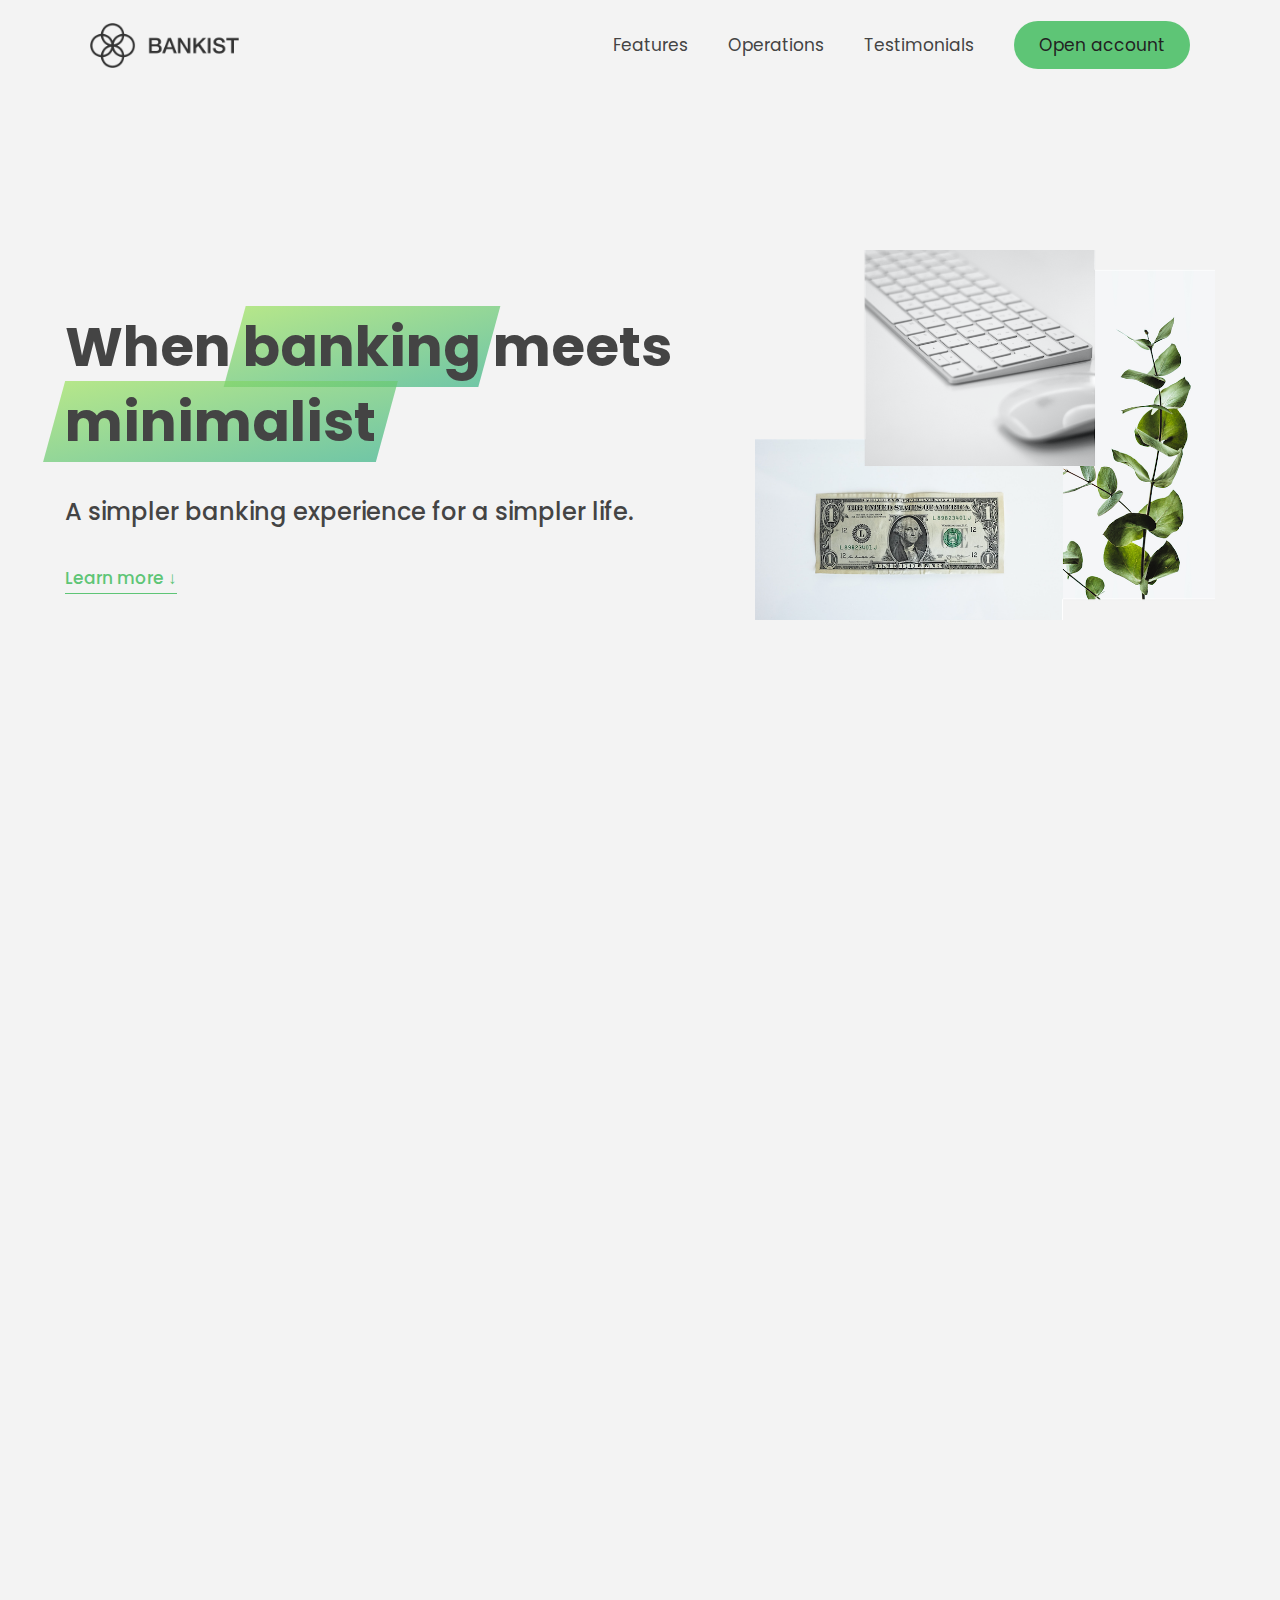
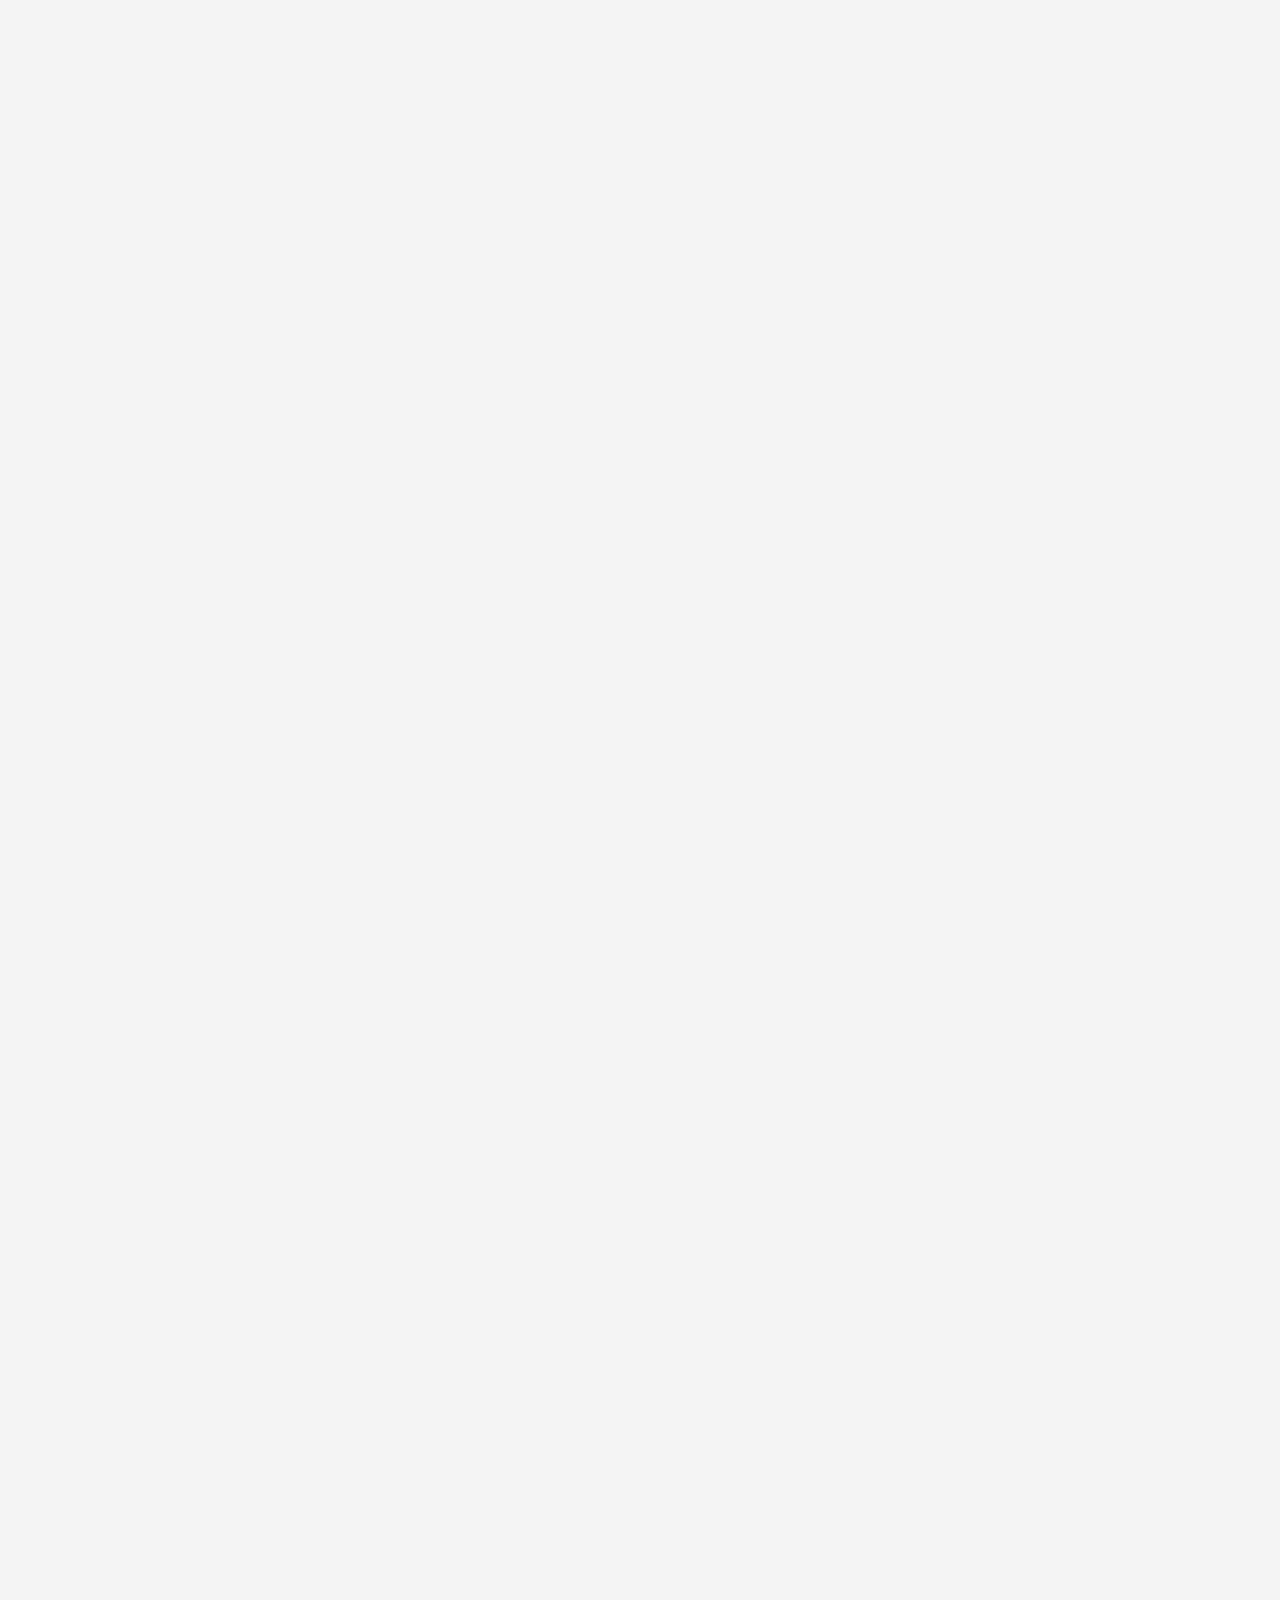
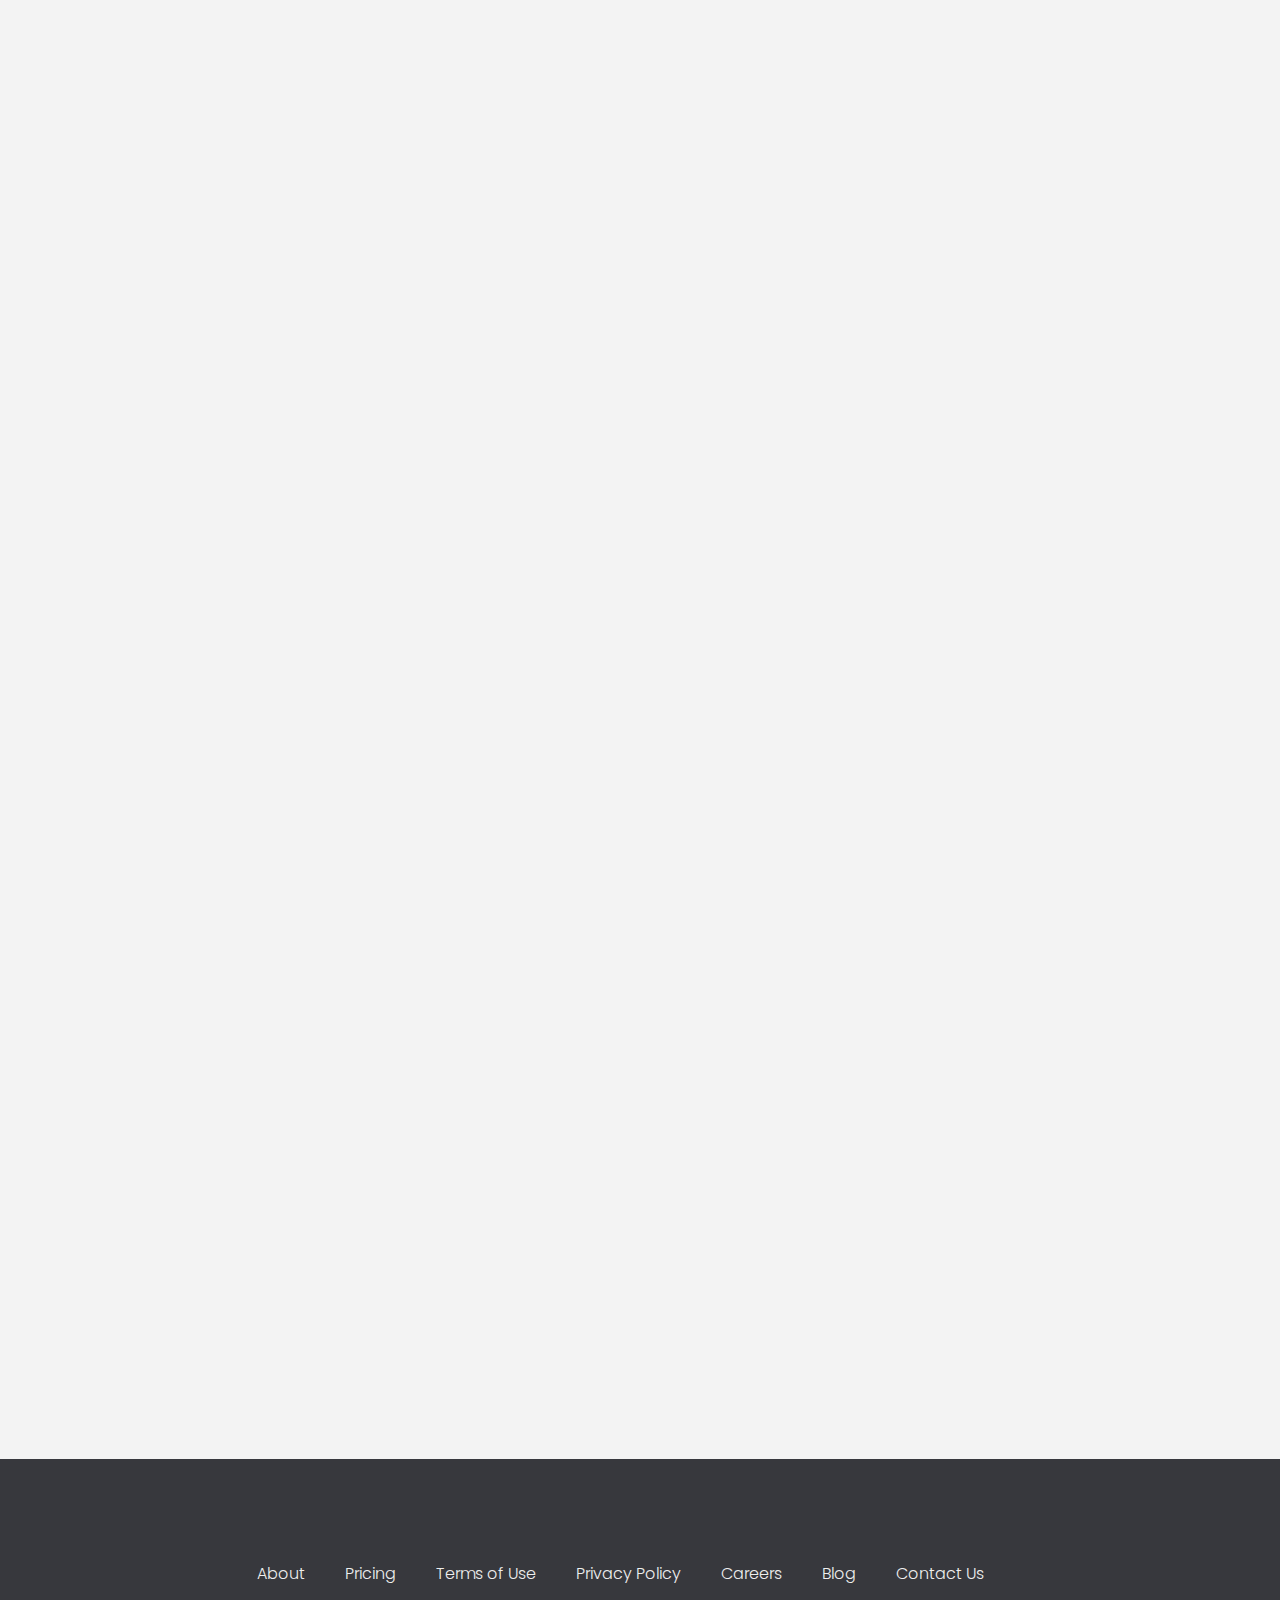
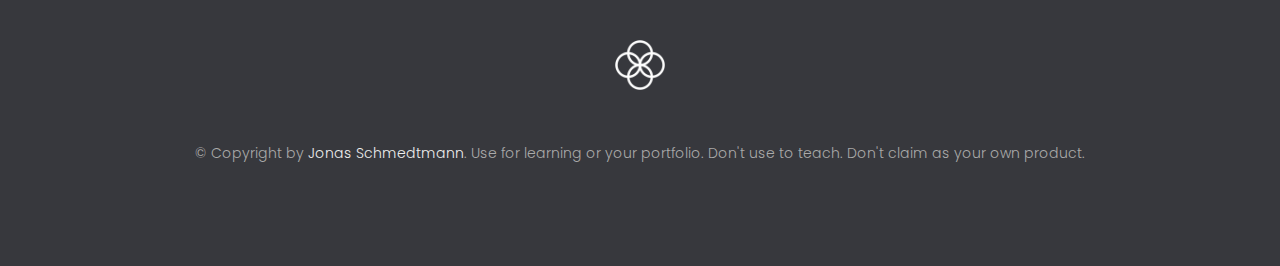
==== index.html @ 85a0b62b "BANKIST" ====
<!DOCTYPE html>
<html lang="en">
  <head>
    <meta charset="UTF-8" />
    <meta name="viewport" content="width=device-width, initial-scale=1.0" />
    <meta http-equiv="X-UA-Compatible" content="ie=edge" />
    <link rel="shortcut icon" type="image/png" href="img/icon.png" />

    <link
      href="https://fonts.googleapis.com/css?family=Poppins:300,400,500,600&display=swap"
      rel="stylesheet"
    />
    <link rel="stylesheet" href="style.css" />
    <title>Bankist | When Banking meets Minimalist</title>
    <script defer src="index.js"></script>
  </head>
  <body>
    <header class="header">
      <nav class="nav">
        <img
          src="img/logo.png"
          alt="Bankist logo"
          class="nav__logo"
          id="logo"
        />
        <ul class="nav__links">
          <li class="nav__item">
            <a class="nav__link" href="#section--1">Features</a>
          </li>
          <li class="nav__item">
            <a class="nav__link" href="#section--2">Operations</a>
          </li>
          <li class="nav__item">
            <a class="nav__link" href="#section--3">Testimonials</a>
          </li>
          <li class="nav__item">
            <a class="nav__link nav__link--btn btn--show-modal" href="#"
              >Open account</a
            >
          </li>
        </ul>
      </nav>

      <div class="header__title">
        <h1>
          When
          <!-- Green highlight effect -->
          <span class="highlight">banking</span>
          meets<br />
          <span class="highlight">minimalist</span>
        </h1>
        <h4>A simpler banking experience for a simpler life.</h4>
        <button class="btn--text btn--scroll-to">Learn more &DownArrow;</button>
        <img
          src="img/hero.png"
          class="header__img"
          alt="Minimalist bank items"
        />
      </div>
    </header>

    <section class="section" id="section--1">
      <div class="section__title">
        <h2 class="section__description">Features</h2>
        <h3 class="section__header">
          Everything you need in a modern bank and more.
        </h3>
      </div>

      <div class="features">
        <img
          src="img/digital-lazy.jpg"
          data-src="img/digital.jpg"
          alt="Computer"
          class="features__img lazy-img"
        />
        <div class="features__feature">
          <div class="features__icon">
            <svg>
              <use xlink:href="img/icons.svg#icon-monitor"></use>
            </svg>
          </div>
          <h5 class="features__header">100% digital bank</h5>
          <p>
            Lorem ipsum dolor sit amet consectetur adipisicing elit. Unde alias
            sint quos? Accusantium a fugiat porro reiciendis saepe quibusdam
            debitis ducimus.
          </p>
        </div>

        <div class="features__feature">
          <div class="features__icon">
            <svg>
              <use xlink:href="img/icons.svg#icon-trending-up"></use>
            </svg>
          </div>
          <h5 class="features__header">Watch your money grow</h5>
          <p>
            Nesciunt quos autem dolorum voluptates cum dolores dicta fuga
            inventore ab? Nulla incidunt eius numquam sequi iste pariatur
            quibusdam!
          </p>
        </div>
        <img
          src="img/grow-lazy.jpg"
          data-src="img/grow.jpg"
          alt="Plant"
          class="features__img lazy-img"
        />

        <img
          src="img/card-lazy.jpg"
          data-src="img/card.jpg"
          alt="Credit card"
          class="features__img lazy-img"
        />
        <div class="features__feature">
          <div class="features__icon">
            <svg>
              <use xlink:href="img/icons.svg#icon-credit-card"></use>
            </svg>
          </div>
          <h5 class="features__header">Free debit card included</h5>
          <p>
            Quasi, fugit in cumque cupiditate reprehenderit debitis animi enim
            eveniet consequatur odit quam quos possimus assumenda dicta fuga
            inventore ab.
          </p>
        </div>
      </div>
    </section>

    <section class="section" id="section--2">
      <div class="section__title">
        <h2 class="section__description">Operations</h2>
        <h3 class="section__header">
          Everything as simple as possible, but no simpler.
        </h3>
      </div>

      <div class="operations">
        <div class="operations__tab-container">
          <button
            class="btn operations__tab operations__tab--1 operations__tab--active"
            data-tab="1"
          >
            <span>01</span>Instant Transfers
          </button>
          <button class="btn operations__tab operations__tab--2" data-tab="2">
            <span>02</span>Instant Loans
          </button>
          <button class="btn operations__tab operations__tab--3" data-tab="3">
            <span>03</span>Instant Closing
          </button>
        </div>
        <div
          class="operations__content operations__content--1 operations__content--active"
        >
          <div class="operations__icon operations__icon--1">
            <svg>
              <use xlink:href="img/icons.svg#icon-upload"></use>
            </svg>
          </div>
          <h5 class="operations__header">
            Tranfser money to anyone, instantly! No fees, no BS.
          </h5>
          <p>
            Lorem ipsum dolor sit amet, consectetur adipisicing elit, sed do
            eiusmod tempor incididunt ut labore et dolore magna aliqua. Ut enim
            ad minim veniam, quis nostrud exercitation ullamco laboris nisi ut
            aliquip ex ea commodo consequat.
          </p>
        </div>

        <div class="operations__content operations__content--2">
          <div class="operations__icon operations__icon--2">
            <svg>
              <use xlink:href="img/icons.svg#icon-home"></use>
            </svg>
          </div>
          <h5 class="operations__header">
            Buy a home or make your dreams come true, with instant loans.
          </h5>
          <p>
            Duis aute irure dolor in reprehenderit in voluptate velit esse
            cillum dolore eu fugiat nulla pariatur. Excepteur sint occaecat
            cupidatat non proident, sunt in culpa qui officia deserunt mollit
            anim id est laborum.
          </p>
        </div>
        <div class="operations__content operations__content--3">
          <div class="operations__icon operations__icon--3">
            <svg>
              <use xlink:href="img/icons.svg#icon-user-x"></use>
            </svg>
          </div>
          <h5 class="operations__header">
            No longer need your account? No problem! Close it instantly.
          </h5>
          <p>
            Excepteur sint occaecat cupidatat non proident, sunt in culpa qui
            officia deserunt mollit anim id est laborum. Ut enim ad minim
            veniam, quis nostrud exercitation ullamco laboris nisi ut aliquip ex
            ea commodo consequat.
          </p>
        </div>
      </div>
    </section>

    <section class="section" id="section--3">
      <div class="section__title section__title--testimonials">
        <h2 class="section__description">Not sure yet?</h2>
        <h3 class="section__header">
          Millions of Bankists are already making their lifes simpler.
        </h3>
      </div>

      <div class="slider">
        <div class="slide slide--1">
          <div class="testimonial">
            <h5 class="testimonial__header">Best financial decision ever!</h5>
            <blockquote class="testimonial__text">
              Lorem ipsum dolor sit, amet consectetur adipisicing elit.
              Accusantium quas quisquam non? Quas voluptate nulla minima
              deleniti optio ullam nesciunt, numquam corporis et asperiores
              laboriosam sunt, praesentium suscipit blanditiis. Necessitatibus
              id alias reiciendis, perferendis facere pariatur dolore veniam
              autem esse non voluptatem saepe provident nihil molestiae.
            </blockquote>
            <address class="testimonial__author">
              <img src="img/user-1.jpg" alt="" class="testimonial__photo" />
              <h6 class="testimonial__name">Aarav Lynn</h6>
              <p class="testimonial__location">San Francisco, USA</p>
            </address>
          </div>
        </div>

        <div class="slide slide--2">
          <div class="testimonial">
            <h5 class="testimonial__header">
              The last step to becoming a complete minimalist
            </h5>
            <blockquote class="testimonial__text">
              Quisquam itaque deserunt ullam, quia ea repellendus provident,
              ducimus neque ipsam modi voluptatibus doloremque, corrupti
              laborum. Incidunt numquam perferendis veritatis neque repellendus.
              Lorem, ipsum dolor sit amet consectetur adipisicing elit. Illo
              deserunt exercitationem deleniti.
            </blockquote>
            <address class="testimonial__author">
              <img src="img/user-2.jpg" alt="" class="testimonial__photo" />
              <h6 class="testimonial__name">Miyah Miles</h6>
              <p class="testimonial__location">London, UK</p>
            </address>
          </div>
        </div>

        <div class="slide slide--3">
          <div class="testimonial">
            <h5 class="testimonial__header">
              Finally free from old-school banks
            </h5>
            <blockquote class="testimonial__text">
              Debitis, nihil sit minus suscipit magni aperiam vel tenetur
              incidunt commodi architecto numquam omnis nulla autem,
              necessitatibus blanditiis modi similique quidem. Odio aliquam
              culpa dicta beatae quod maiores ipsa minus consequatur error sunt,
              deleniti saepe aliquid quos inventore sequi. Necessitatibus id
              alias reiciendis, perferendis facere.
            </blockquote>
            <address class="testimonial__author">
              <img src="img/user-3.jpg" alt="" class="testimonial__photo" />
              <h6 class="testimonial__name">Francisco Gomes</h6>
              <p class="testimonial__location">Lisbon, Portugal</p>
            </address>
          </div>
        </div>

        <!-- <div class="slide"><img src="img/img-1.jpg" alt="Photo 1" /></div>
        <div class="slide"><img src="img/img-2.jpg" alt="Photo 2" /></div>
        <div class="slide"><img src="img/img-3.jpg" alt="Photo 3" /></div>
        <div class="slide"><img src="img/img-4.jpg" alt="Photo 4" /></div> -->
        <button class="slider__btn slider__btn--left">&larr;</button>
        <button class="slider__btn slider__btn--right">&rarr;</button>
        <div class="dots"></div>
      </div>
    </section>

    <section class="section section--sign-up">
      <div class="section__title">
        <h3 class="section__header">
          The best day to join Bankist was one year ago. The second best is
          today!
        </h3>
      </div>
      <button class="btn btn--show-modal">Open your free account today!</button>
    </section>

    <footer class="footer">
      <ul class="footer__nav">
        <li class="footer__item">
          <a class="footer__link" href="#">About</a>
        </li>
        <li class="footer__item">
          <a class="footer__link" href="#">Pricing</a>
        </li>
        <li class="footer__item">
          <a class="footer__link" href="#">Terms of Use</a>
        </li>
        <li class="footer__item">
          <a class="footer__link" href="#">Privacy Policy</a>
        </li>
        <li class="footer__item">
          <a class="footer__link" href="#">Careers</a>
        </li>
        <li class="footer__item">
          <a class="footer__link" href="#">Blog</a>
        </li>
        <li class="footer__item">
          <a class="footer__link" href="#">Contact Us</a>
        </li>
      </ul>
      <img src="img/icon.png" alt="Logo" class="footer__logo" />
      <p class="footer__copyright">
        &copy; Copyright by
        <a
          class="footer__link twitter-link"
          target="_blank"
          href="https://twitter.com/jonasschmedtman"
          >Jonas Schmedtmann</a
        >. Use for learning or your portfolio. Don't use to teach. Don't claim
        as your own product.
      </p>
    </footer>

    <div class="modal hidden">
      <button class="btn--close-modal">&times;</button>
      <h2 class="modal__header">
        Open your bank account <br />
        in just <span class="highlight">5 minutes</span>
      </h2>
      <form class="modal__form">
        <label>First Name</label>
        <input type="text" class="form__input"/>
        <label>Last Name</label>
        <input type="text" class="form__input"/>
        <label>Pin</label>
        <input type="password" class="form__input"/>
        <button class="btn next-step">Next step &rarr;</button>
      </form>
    </div>
    <div class="overlay hidden"></div>
  </body>
</html>
---- style.css ----
/* The page is NOT responsive. You can implement responsiveness yourself if you wanna have some fun 😃 */

:root {
  --color-primary: #5ec576;
  --color-secondary: #ffcb03;
  --color-tertiary: #ff585f;
  --color-primary-darker: #4bbb7d;
  --color-secondary-darker: #ffbb00;
  --color-tertiary-darker: #fd424b;
  --color-primary-opacity: #5ec5763a;
  --color-secondary-opacity: #ffcd0331;
  --color-tertiary-opacity: #ff58602d;
  --gradient-primary: linear-gradient(to top left, #39b385, #9be15d);
  --gradient-secondary: linear-gradient(to top left, #ffb003, #ffcb03);
}

* {
  margin: 0;
  padding: 0;
  box-sizing: inherit;
}

html {
  font-size: 62.5%;
  box-sizing: border-box;
}

body {
  font-family: 'Poppins', sans-serif;
  font-weight: 300;
  color: #444;
  line-height: 1.9;
  background-color: #f3f3f3;
}

/* GENERAL ELEMENTS */
.section {
  padding: 15rem 3rem;
  border-top: 1px solid #ddd;

  transition: transform 1s, opacity 1s;
}

.section--hidden {
  opacity: 0;
  transform: translateY(8rem);
}

.section__title {
  max-width: 80rem;
  margin: 0 auto 8rem auto;
}

.section__description {
  font-size: 1.8rem;
  font-weight: 600;
  text-transform: uppercase;
  color: var(--color-primary);
  margin-bottom: 1rem;
}

.section__header {
  font-size: 4rem;
  line-height: 1.3;
  font-weight: 500;
}

.btn {
  display: inline-block;
  background-color: var(--color-primary);
  font-size: 1.6rem;
  font-family: inherit;
  font-weight: 500;
  border: none;
  padding: 1.25rem 4.5rem;
  border-radius: 10rem;
  cursor: pointer;
  transition: all 0.3s;
}

.btn:hover {
  background-color: var(--color-primary-darker);
}

.btn--text {
  display: inline-block;
  background: none;
  font-size: 1.7rem;
  font-family: inherit;
  font-weight: 500;
  color: var(--color-primary);
  border: none;
  border-bottom: 1px solid currentColor;
  padding-bottom: 2px;
  cursor: pointer;
  transition: all 0.3s;
}

p {
  color: #666;
}

/* This is BAD for accessibility! Don't do in the real world! */
button:focus {
  outline: none;
}

img {
  transition: filter 0.5s;
}

.lazy-img {
  filter: blur(20px);
}

/* NAVIGATION */
.nav {
  display: flex;
  justify-content: space-between;
  align-items: center;
  height: 9rem;
  width: 100%;
  padding: 0 6rem;
  z-index: 100;
}

/* nav and stickly class at the same time */
.nav.sticky {
  position: fixed;
  background-color: rgba(255, 255, 255, 0.95);
}

.nav__logo {
  height: 4.5rem;
  transition: all 0.3s;
}

.nav__links {
  display: flex;
  align-items: center;
  list-style: none;
}

.nav__item {
  margin-left: 4rem;
}

.nav__link:link,
.nav__link:visited {
  font-size: 1.7rem;
  font-weight: 400;
  color: inherit;
  text-decoration: none;
  display: block;
  transition: all 0.3s;
}

.nav__link--btn:link,
.nav__link--btn:visited {
  padding: 0.8rem 2.5rem;
  border-radius: 3rem;
  background-color: var(--color-primary);
  color: #222;
}

.nav__link--btn:hover,
.nav__link--btn:active {
  color: inherit;
  background-color: var(--color-primary-darker);
  color: #333;
}

/* HEADER */
.header {
  padding: 0 3rem;
  height: 100vh;
  display: flex;
  flex-direction: column;
  align-items: center;
}

.header__title {
  flex: 1;

  max-width: 115rem;
  display: grid;
  grid-template-columns: 3fr 2fr;
  row-gap: 3rem;
  align-content: center;
  justify-content: center;

  align-items: start;
  justify-items: start;
}

h1 {
  font-size: 5.5rem;
  line-height: 1.35;
}

h4 {
  font-size: 2.4rem;
  font-weight: 500;
}

.header__img {
  width: 100%;
  grid-column: 2 / 3;
  grid-row: 1 / span 4;
  transform: translateY(-6rem);
}

.highlight {
  position: relative;
}

.highlight::after {
  display: block;
  content: '';
  position: absolute;
  bottom: 0;
  left: 0;
  height: 100%;
  width: 100%;
  z-index: -1;
  opacity: 0.7;
  transform: scale(1.07, 1.05) skewX(-15deg);
  background-image: var(--gradient-primary);
}

/* FEATURES */
.features {
  display: grid;
  grid-template-columns: 1fr 1fr;
  gap: 4rem;
  margin: 0 12rem;
}

.features__img {
  width: 100%;
}

.features__feature {
  align-self: center;
  justify-self: center;
  width: 70%;
  font-size: 1.5rem;
}

.features__icon {
  display: flex;
  align-items: center;
  justify-content: center;
  background-color: var(--color-primary-opacity);
  height: 5.5rem;
  width: 5.5rem;
  border-radius: 50%;
  margin-bottom: 2rem;
}

.features__icon svg {
  height: 2.5rem;
  width: 2.5rem;
  fill: var(--color-primary);
}

.features__header {
  font-size: 2rem;
  margin-bottom: 1rem;
}

/* OPERATIONS */
.operations {
  max-width: 100rem;
  margin: 12rem auto 0 auto;

  background-color: #fff;
}

.operations__tab-container {
  display: flex;
  justify-content: center;
}

.operations__tab {
  margin-right: 2.5rem;
  transform: translateY(-50%);
}

.operations__tab span {
  margin-right: 1rem;
  font-weight: 600;
  display: inline-block;
}

.operations__tab--1 {
  background-color: var(--color-secondary);
}

.operations__tab--1:hover {
  background-color: var(--color-secondary-darker);
}

.operations__tab--3 {
  background-color: var(--color-tertiary);
  margin: 0;
}

.operations__tab--3:hover {
  background-color: var(--color-tertiary-darker);
}

.operations__tab--active {
  transform: translateY(-66%);
}

.operations__content {
  display: none;

  /* JUST PRESENTATIONAL */
  font-size: 1.7rem;
  padding: 2.5rem 7rem 6.5rem 7rem;
}

.operations__content--active {
  display: grid;
  grid-template-columns: 7rem 1fr;
  column-gap: 3rem;
  row-gap: 0.5rem;
}

.operations__header {
  font-size: 2.25rem;
  font-weight: 500;
  align-self: center;
}

.operations__icon {
  display: flex;
  align-items: center;
  justify-content: center;
  height: 7rem;
  width: 7rem;
  border-radius: 50%;
}

.operations__icon svg {
  height: 2.75rem;
  width: 2.75rem;
}

.operations__content p {
  grid-column: 2;
}

.operations__icon--1 {
  background-color: var(--color-secondary-opacity);
}
.operations__icon--2 {
  background-color: var(--color-primary-opacity);
}
.operations__icon--3 {
  background-color: var(--color-tertiary-opacity);
}
.operations__icon--1 svg {
  fill: var(--color-secondary-darker);
}
.operations__icon--2 svg {
  fill: var(--color-primary);
}
.operations__icon--3 svg {
  fill: var(--color-tertiary);
}

/* SLIDER */
.slider {
  max-width: 100rem;
  height: 50rem;
  margin: 0 auto;
  position: relative;

  /* IN THE END */
  overflow: hidden;
}

.slide {
  position: absolute;
  top: 0;
  width: 100%;
  height: 50rem;
  display: flex;
  align-items: center;
  justify-content: center;

  /* THIS creates the animation! */
  transition: transform 1s;
}

.slide > img {
  /* Only for images that have different size than slide */
  width: 100%;
  height: 100%;
  object-fit: cover;
}

.slider__btn {
  position: absolute;
  top: 50%;
  z-index: 10;

  border: none;
  background: rgba(255, 255, 255, 0.7);
  font-family: inherit;
  color: #333;
  border-radius: 50%;
  height: 5.5rem;
  width: 5.5rem;
  font-size: 3.25rem;
  cursor: pointer;
}

.slider__btn--left {
  left: 6%;
  transform: translate(-50%, -50%);
}

.slider__btn--right {
  right: 6%;
  transform: translate(50%, -50%);
}

.dots {
  position: absolute;
  bottom: 5%;
  left: 50%;
  transform: translateX(-50%);
  display: flex;
}

.dots__dot {
  border: none;
  background-color: #b9b9b9;
  opacity: 0.7;
  height: 1rem;
  width: 1rem;
  border-radius: 50%;
  margin-right: 1.75rem;
  cursor: pointer;
  transition: all 0.5s;

  /* Only necessary when overlying images */
  /* box-shadow: 0 0.6rem 1.5rem rgba(0, 0, 0, 0.7); */
}

.dots__dot:last-child {
  margin: 0;
}

.dots__dot--active {
  /* background-color: #fff; */
  background-color: #888;
  opacity: 1;
}

/* TESTIMONIALS */
.testimonial {
  width: 65%;
  position: relative;
}

.testimonial::before {
  content: '\201C';
  position: absolute;
  top: -5.7rem;
  left: -6.8rem;
  line-height: 1;
  font-size: 20rem;
  font-family: inherit;
  color: var(--color-primary);
  z-index: -1;
}

.testimonial__header {
  font-size: 2.25rem;
  font-weight: 500;
  margin-bottom: 1.5rem;
}

.testimonial__text {
  font-size: 1.7rem;
  margin-bottom: 3.5rem;
  color: #666;
}

.testimonial__author {
  margin-left: 3rem;
  font-style: normal;

  display: grid;
  grid-template-columns: 6.5rem 1fr;
  column-gap: 2rem;
}

.testimonial__photo {
  grid-row: 1 / span 2;
  width: 6.5rem;
  border-radius: 50%;
}

.testimonial__name {
  font-size: 1.7rem;
  font-weight: 500;
  align-self: end;
  margin: 0;
}

.testimonial__location {
  font-size: 1.5rem;
}

.section__title--testimonials {
  margin-bottom: 4rem;
}

/* SIGNUP */
.section--sign-up {
  background-color: #37383d;
  border-top: none;
  border-bottom: 1px solid #444;
  text-align: center;
  padding: 10rem 3rem;
}

.section--sign-up .section__header {
  color: #fff;
  text-align: center;
}

.section--sign-up .section__title {
  margin-bottom: 6rem;
}

.section--sign-up .btn {
  font-size: 1.9rem;
  padding: 2rem 5rem;
}

/* FOOTER */
.footer {
  padding: 10rem 3rem;
  background-color: #37383d;
}

.footer__nav {
  list-style: none;
  display: flex;
  justify-content: center;
  margin-bottom: 5rem;
}

.footer__item {
  margin-right: 4rem;
}

.footer__link {
  font-size: 1.6rem;
  color: #eee;
  text-decoration: none;
}

.footer__logo {
  height: 5rem;
  display: block;
  margin: 0 auto;
  margin-bottom: 5rem;
}

.footer__copyright {
  font-size: 1.4rem;
  color: #aaa;
  text-align: center;
}

.footer__copyright .footer__link {
  font-size: 1.4rem;
}

/* MODAL WINDOW */
.modal {
  position: fixed;
  top: 50%;
  left: 50%;
  transform: translate(-50%, -50%);
  max-width: 60rem;
  background-color: #f3f3f3;
  padding: 5rem 6rem;
  box-shadow: 0 4rem 6rem rgba(0, 0, 0, 0.3);
  z-index: 1000;
  transition: all 0.5s;
}

.overlay {
  position: fixed;
  top: 0;
  left: 0;
  width: 100%;
  height: 100%;
  background-color: rgba(0, 0, 0, 0.5);
  backdrop-filter: blur(4px);
  z-index: 100;
  transition: all 0.5s;
}

.modal__header {
  font-size: 3.25rem;
  margin-bottom: 4.5rem;
  line-height: 1.5;
}

.modal__form {
  margin: 0 3rem;
  display: grid;
  grid-template-columns: 1fr 2fr;
  align-items: center;
  gap: 2.5rem;
}

.modal__form label {
  font-size: 1.7rem;
  font-weight: 500;
}

.modal__form input {
  font-size: 1.7rem;
  padding: 1rem 1.5rem;
  border: 1px solid #ddd;
  border-radius: 0.5rem;
}

.modal__form button {
  grid-column: 1 / span 2;
  justify-self: center;
  margin-top: 1rem;
}

.btn--close-modal {
  font-family: inherit;
  color: inherit;
  position: absolute;
  top: 0.5rem;
  right: 2rem;
  font-size: 4rem;
  cursor: pointer;
  border: none;
  background: none;
}

.hidden {
  visibility: hidden;
  opacity: 0;
}

/* COOKIE MESSAGE */
.cookie-message {
  display: flex;
  align-items: center;
  justify-content: space-evenly;
  width: 100%;
  background-color: white;
  color: #bbb;
  font-size: 2.5rem;
  font-weight: 400;
}
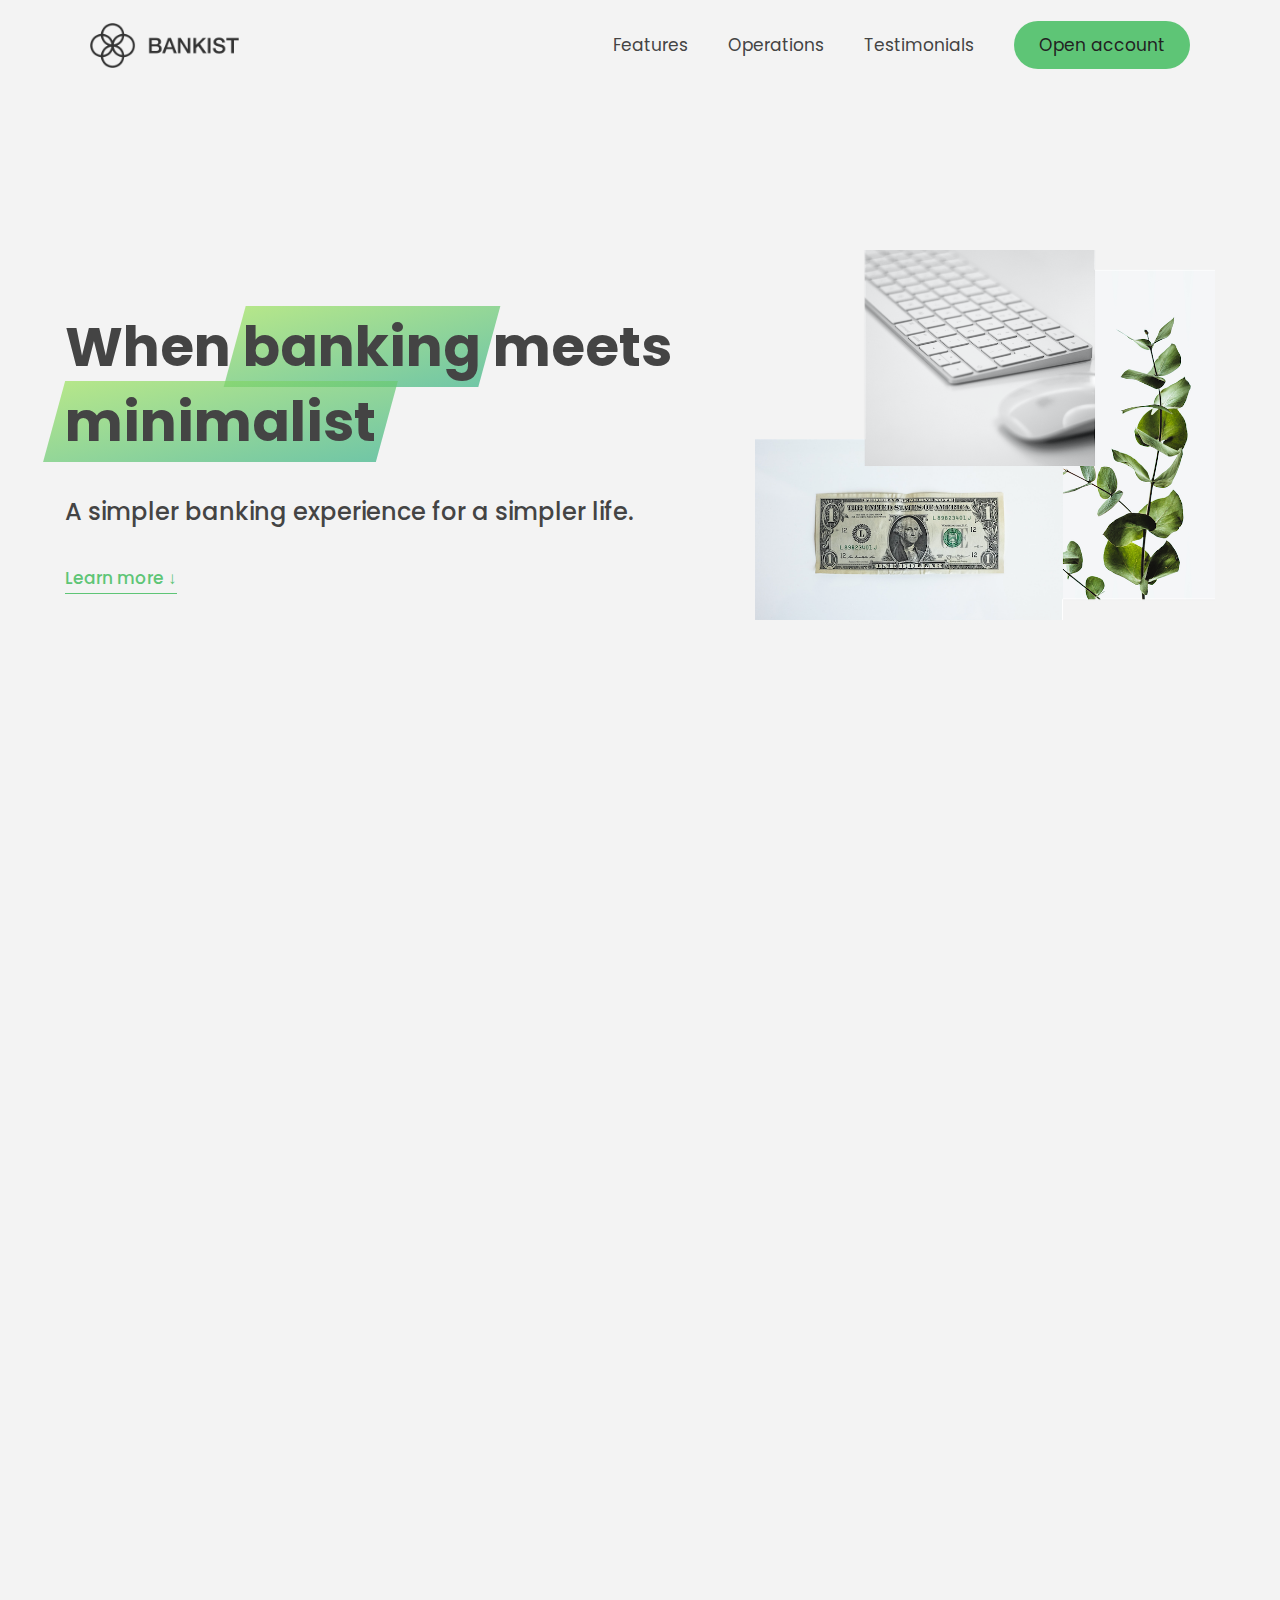
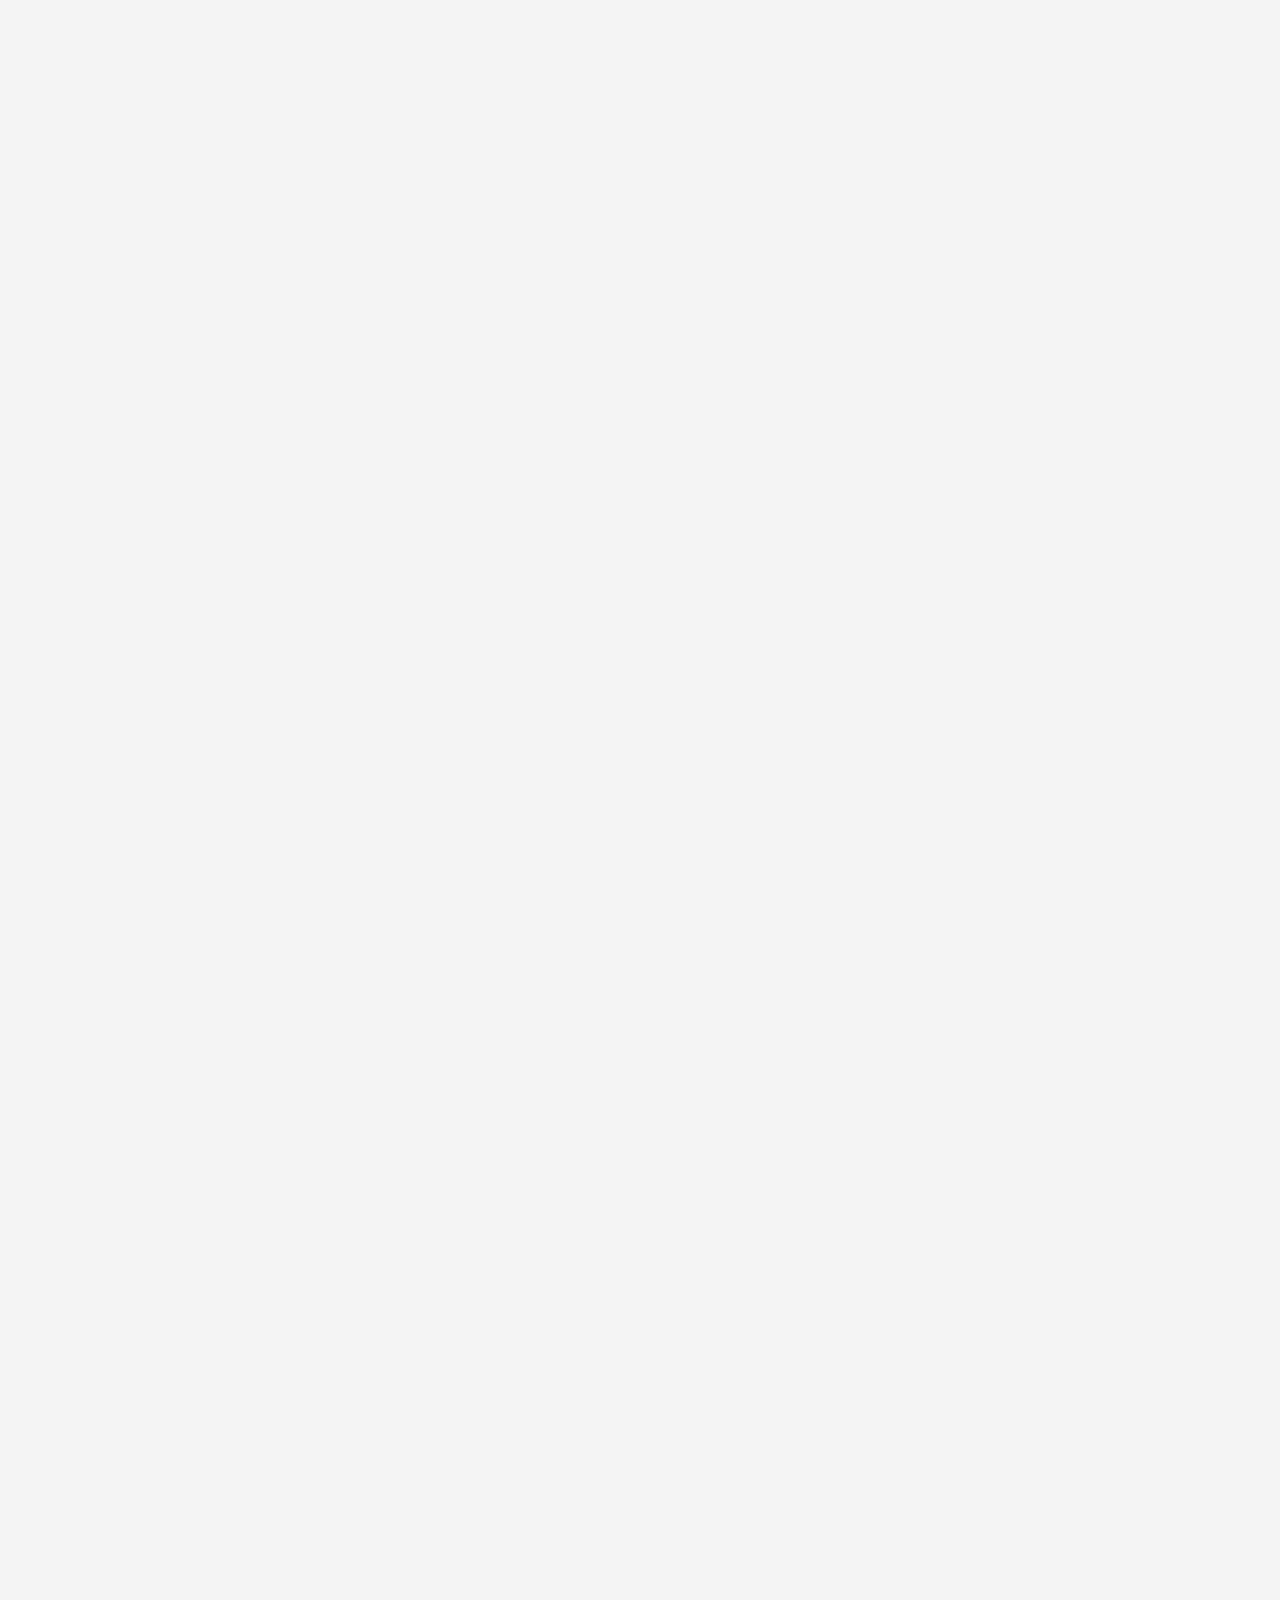
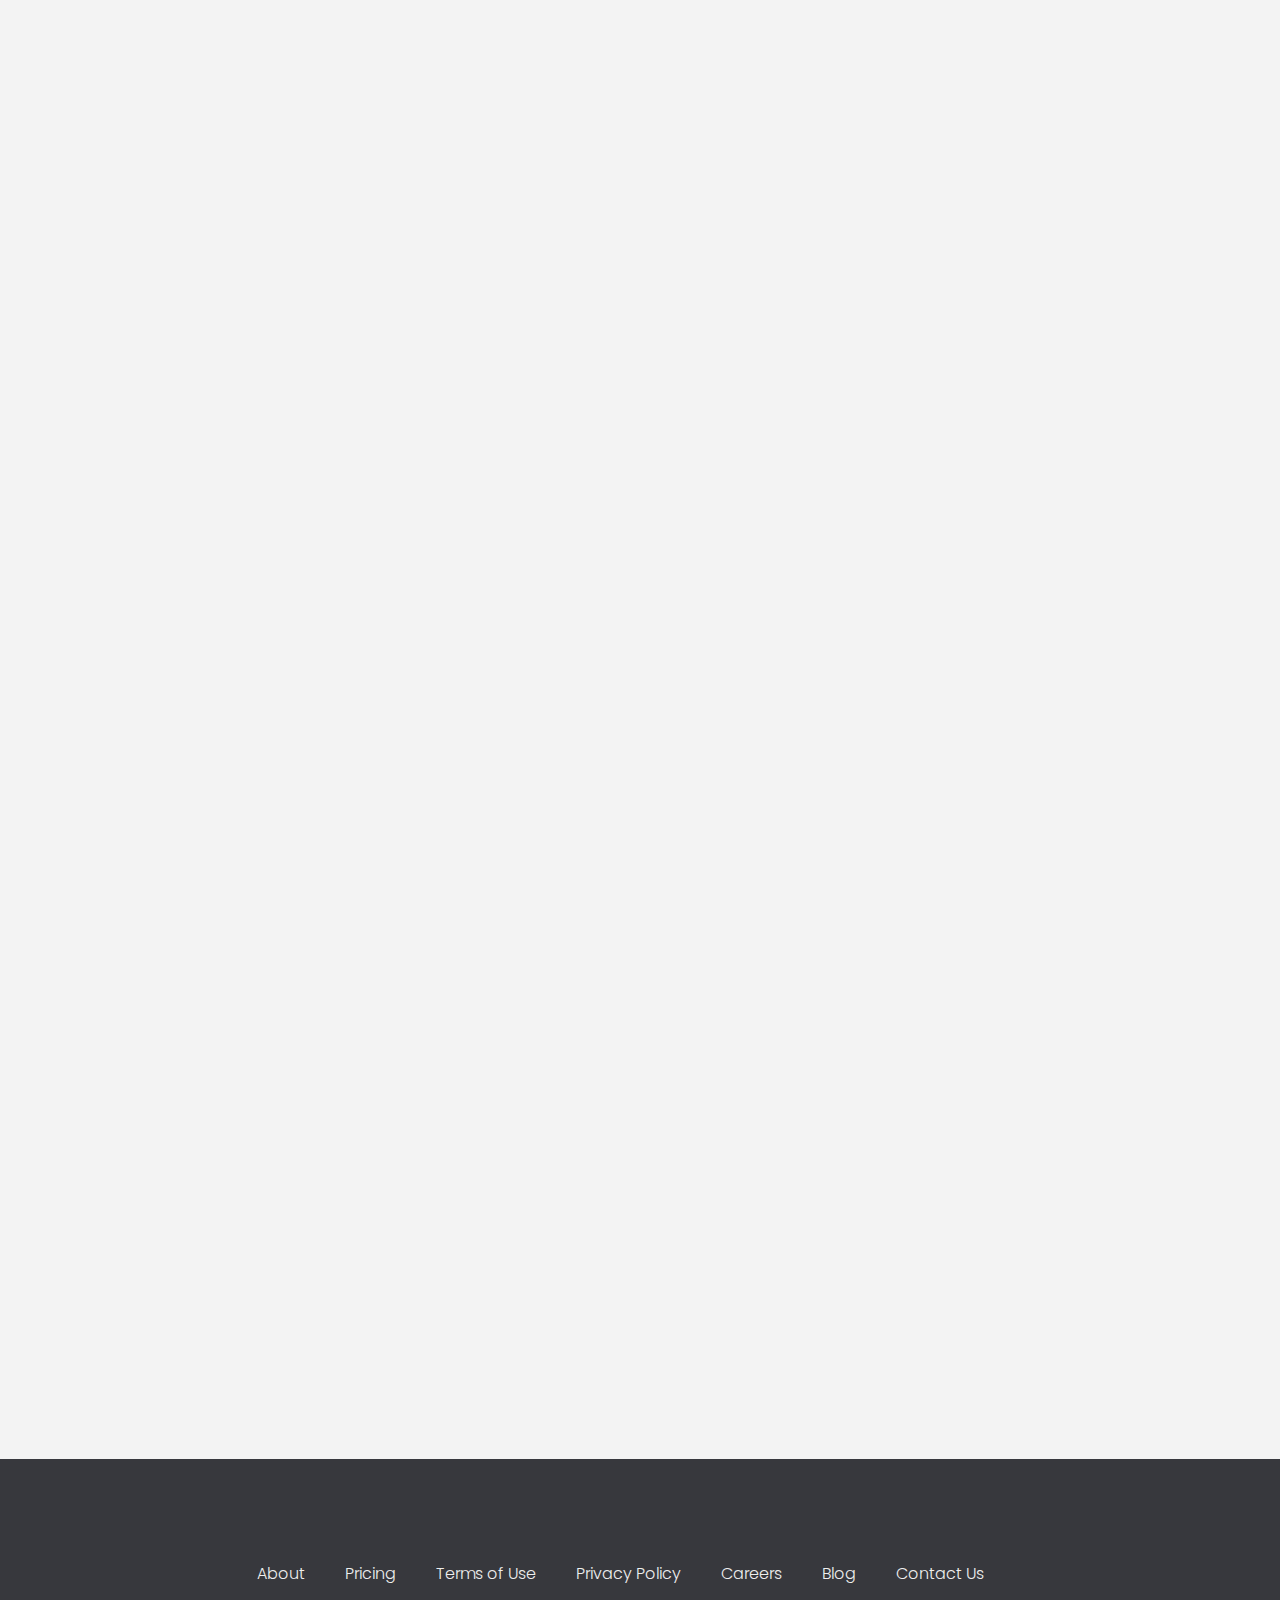
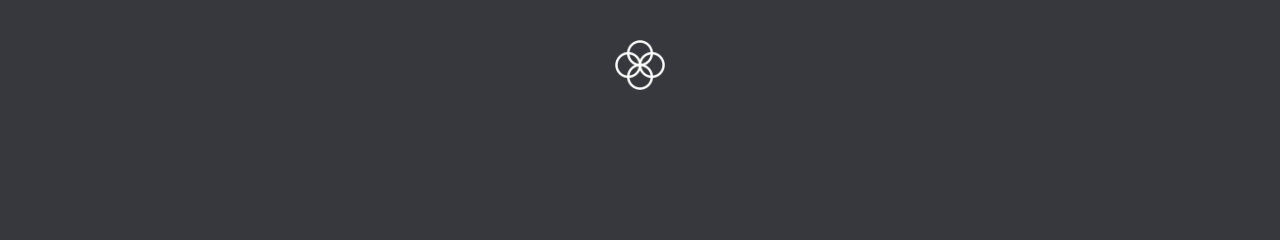
==== commit f88c19f3: "BANKIST" ====
--- a/index.html
+++ b/index.html
@@ -321,16 +321,6 @@
         </li>
       </ul>
       <img src="img/icon.png" alt="Logo" class="footer__logo" />
-      <p class="footer__copyright">
-        &copy; Copyright by
-        <a
-          class="footer__link twitter-link"
-          target="_blank"
-          href="https://twitter.com/jonasschmedtman"
-          >Jonas Schmedtmann</a
-        >. Use for learning or your portfolio. Don't use to teach. Don't claim
-        as your own product.
-      </p>
     </footer>
 
     <div class="modal hidden">
@@ -341,11 +331,11 @@
       </h2>
       <form class="modal__form">
         <label>First Name</label>
-        <input type="text" class="form__input"/>
+        <input minlength="4" type="text" class="form__input"/>
         <label>Last Name</label>
-        <input type="text" class="form__input"/>
+        <input minlength="4" type="text" class="form__input"/>
         <label>Pin</label>
-        <input type="password" class="form__input"/>
+        <input minlength="4" maxlength="4" type="password" class="form__input"/>
         <button class="btn next-step">Next step &rarr;</button>
       </form>
     </div>
